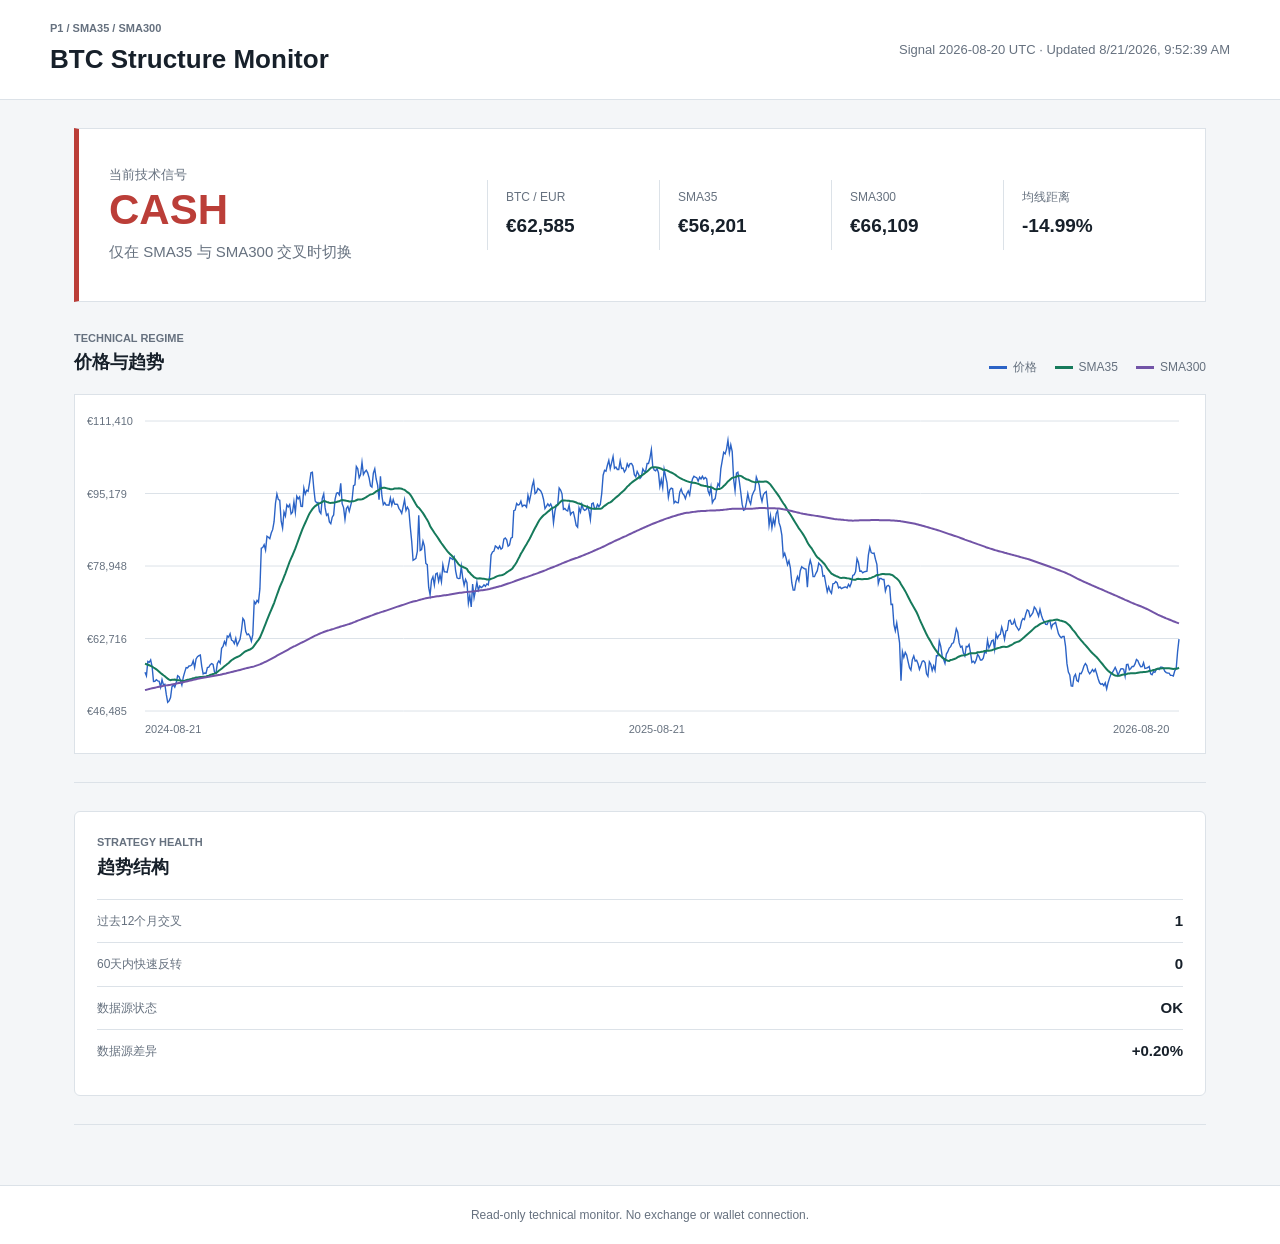
==== site/index.html @ 09c0e515 "feat: add BTC technical monitor" ====
<!doctype html>
<html lang="zh-CN">
<head>
  <meta charset="utf-8">
  <meta name="viewport" content="width=device-width, initial-scale=1">
  <meta name="color-scheme" content="light">
  <title>BTC Structure Monitor</title>
  <link rel="stylesheet" href="assets/styles.css">
</head>
<body>
  <header class="topbar">
    <div><p class="eyebrow">P1 / SMA35 / SMA300</p><h1>BTC Structure Monitor</h1></div>
    <div class="freshness" id="freshness">Loading data...</div>
  </header>
  <main>
    <section class="signal-band" id="signal-band">
      <div>
        <p class="label">当前技术信号</p><div class="signal" id="signal">--</div>
        <p class="signal-copy" id="signal-copy">等待完整 UTC 日线数据</p>
      </div>
      <dl class="signal-metrics">
        <div><dt>BTC / EUR</dt><dd id="price">--</dd></div>
        <div><dt>SMA35</dt><dd id="short-sma">--</dd></div>
        <div><dt>SMA300</dt><dd id="long-sma">--</dd></div>
        <div><dt>均线距离</dt><dd id="gap">--</dd></div>
      </dl>
    </section>
    <section class="chart-section">
      <div class="section-heading">
        <div><p class="eyebrow">Technical regime</p><h2>价格与趋势</h2></div>
        <div class="legend"><span>价格</span><span class="short-key">SMA35</span><span class="long-key">SMA300</span></div>
      </div>
      <div class="chart-wrap"><canvas id="trend-chart" aria-label="BTC EUR price and moving averages"></canvas></div>
    </section>
    <section class="status-grid single">
      <article class="panel">
        <p class="eyebrow">Strategy health</p><h2>趋势结构</h2>
        <dl class="rows">
          <div><dt>过去12个月交叉</dt><dd id="cross-count">--</dd></div>
          <div><dt>60天内快速反转</dt><dd id="rapid-count">--</dd></div>
          <div><dt>数据源状态</dt><dd id="data-health">--</dd></div>
          <div><dt>数据源差异</dt><dd id="divergence">--</dd></div>
        </dl>
      </article>
    </section>
  </main>
  <footer>Read-only technical monitor. No exchange or wallet connection.</footer>
  <script src="assets/app.js"></script>
</body>
</html>
---- site/assets/styles.css ----
:root {
  --ink: #17202a; --muted: #66717f; --line: #dce2e8; --surface: #fff; --page: #f4f6f8;
  --green: #167a5b; --red: #bb3e38; --blue: #2b63c6; --purple: #7254a7;
}
* { box-sizing: border-box; }
body { margin: 0; background: var(--page); color: var(--ink); font: 15px/1.5 -apple-system, BlinkMacSystemFont, "Segoe UI", sans-serif; letter-spacing: 0; }
.topbar { min-height: 96px; padding: 20px max(24px, calc((100vw - 1180px) / 2)); background: var(--surface); border-bottom: 1px solid var(--line); display: flex; align-items: center; justify-content: space-between; gap: 24px; }
h1, h2, p { margin-top: 0; } h1 { margin-bottom: 0; font-size: 26px; font-weight: 680; letter-spacing: 0; } h2 { margin-bottom: 0; font-size: 18px; letter-spacing: 0; }
.eyebrow { margin-bottom: 3px; color: var(--muted); font-size: 11px; font-weight: 700; text-transform: uppercase; }
.freshness { color: var(--muted); font-size: 13px; text-align: right; }
main { max-width: 1180px; margin: 0 auto; padding: 28px 24px 60px; }
.signal-band { min-height: 174px; padding: 26px 30px; border: 1px solid var(--line); border-left: 5px solid var(--green); background: var(--surface); display: grid; grid-template-columns: minmax(220px, 1fr) minmax(480px, 2fr); gap: 34px; align-items: center; }
.signal-band.cash { border-left-color: var(--red); } .label { margin-bottom: 2px; color: var(--muted); font-size: 13px; }
.signal { font-size: 42px; font-weight: 740; line-height: 1.1; color: var(--green); } .cash .signal { color: var(--red); }
.signal-copy { margin: 8px 0 0; color: var(--muted); }
.signal-metrics { display: grid; grid-template-columns: repeat(4, minmax(0, 1fr)); margin: 0; }
.signal-metrics div { min-height: 70px; padding: 8px 18px; border-left: 1px solid var(--line); }
dt { color: var(--muted); font-size: 12px; } dd { margin: 6px 0 0; font-size: 19px; font-weight: 650; font-variant-numeric: tabular-nums; }
.chart-section { padding: 28px 0; border-bottom: 1px solid var(--line); }
.section-heading { margin-bottom: 18px; display: flex; align-items: end; justify-content: space-between; gap: 20px; }
.legend { display: flex; gap: 18px; color: var(--muted); font-size: 12px; }
.legend span::before { content: ""; width: 18px; height: 3px; margin-right: 6px; display: inline-block; vertical-align: middle; background: var(--blue); }
.legend .short-key::before { background: var(--green); } .legend .long-key::before { background: var(--purple); }
.chart-wrap { height: 360px; width: 100%; background: var(--surface); border: 1px solid var(--line); padding: 12px; }
#trend-chart { width: 100%; height: 100%; display: block; }
.status-grid { display: grid; grid-template-columns: 1fr 1fr; gap: 20px; padding: 28px 0; border-bottom: 1px solid var(--line); }
.status-grid.single { grid-template-columns: 1fr; }
.panel { min-height: 230px; padding: 22px; background: var(--surface); border: 1px solid var(--line); border-radius: 6px; }
.rows { margin: 18px 0 0; } .rows div { padding: 10px 0; border-top: 1px solid var(--line); display: flex; align-items: center; justify-content: space-between; gap: 16px; }
.rows dd { margin: 0; font-size: 15px; }
footer { padding: 20px 24px; border-top: 1px solid var(--line); color: var(--muted); text-align: center; font-size: 12px; background: var(--surface); }
@media (max-width: 900px) { .signal-band { grid-template-columns: 1fr; } .signal-metrics { grid-template-columns: repeat(2, 1fr); } .signal-metrics div:nth-child(odd) { border-left: 0; } }
@media (max-width: 620px) { .topbar { align-items: stretch; flex-direction: column; gap: 10px; } h1 { font-size: 21px; } .freshness { text-align: left; } main { padding: 18px 14px 42px; } .signal-band { padding: 22px 18px; } .signal { font-size: 34px; } .signal-metrics div { padding: 10px 8px; } dd { font-size: 16px; } .chart-wrap { height: 280px; } .status-grid { grid-template-columns: 1fr; } .legend { display: none; } }
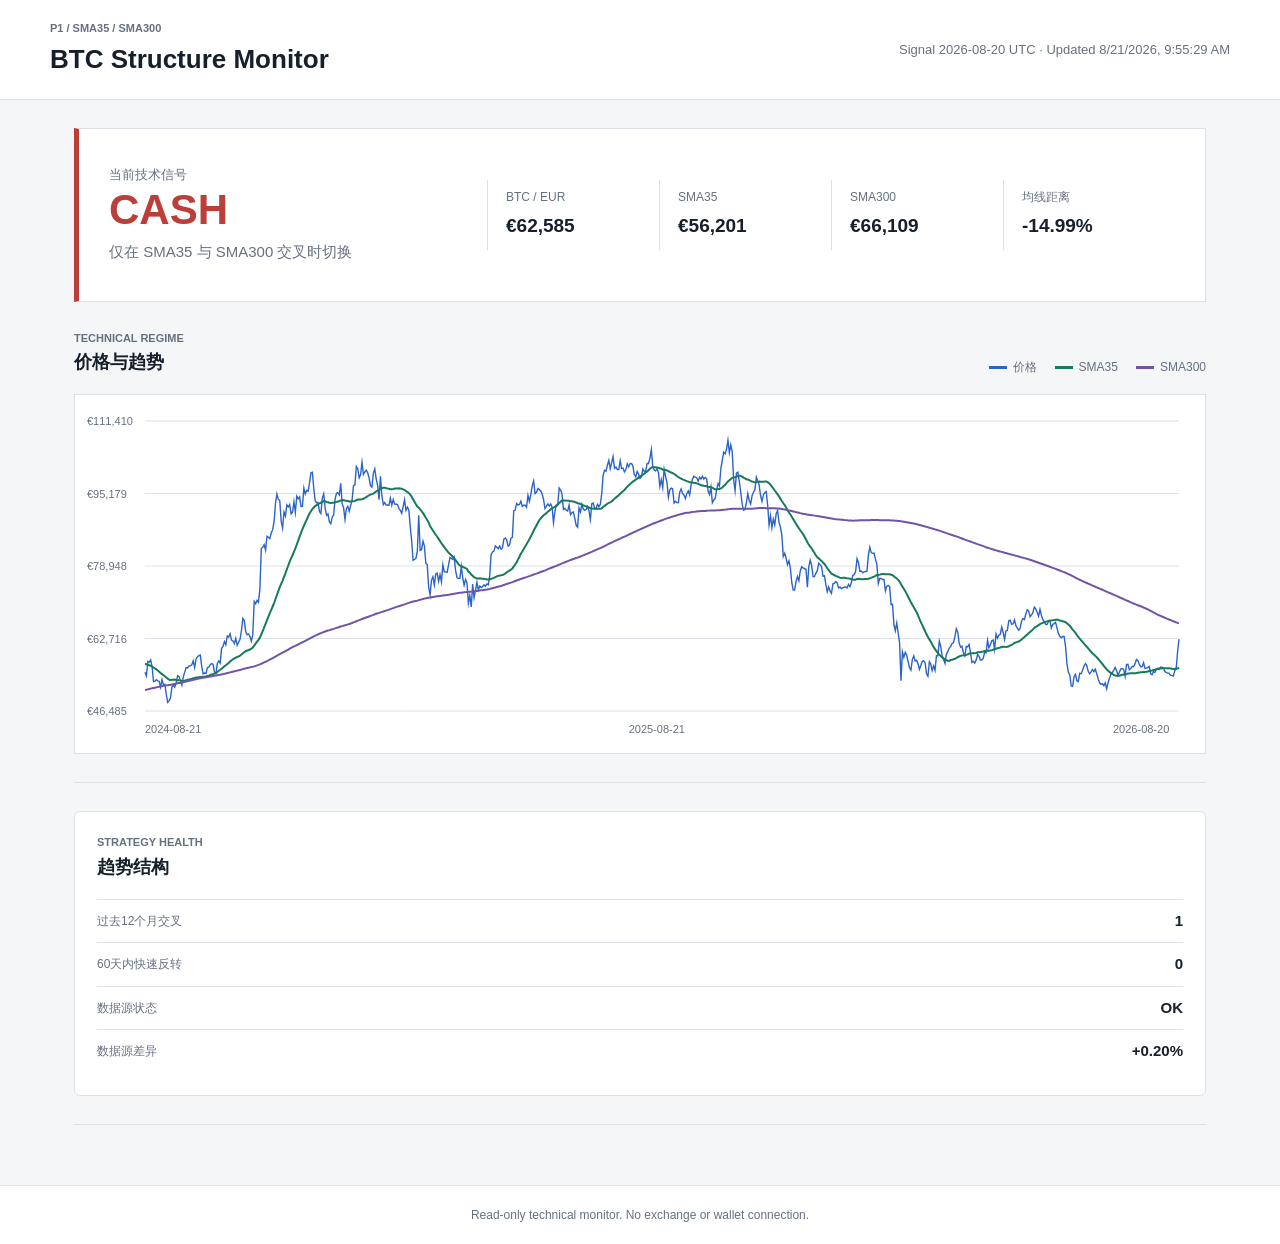
==== commit 782456bf: "fix: bust retired dashboard asset cache" ====
--- a/site/index.html
+++ b/site/index.html
@@ -5,7 +5,7 @@
   <meta name="viewport" content="width=device-width, initial-scale=1">
   <meta name="color-scheme" content="light">
   <title>BTC Structure Monitor</title>
-  <link rel="stylesheet" href="assets/styles.css">
+  <link rel="stylesheet" href="assets/monitor.css">
 </head>
 <body>
   <header class="topbar">
@@ -45,6 +45,6 @@
     </section>
   </main>
   <footer>Read-only technical monitor. No exchange or wallet connection.</footer>
-  <script src="assets/app.js"></script>
+  <script src="assets/monitor.js"></script>
 </body>
 </html>
--- a/site/assets/monitor.css
+++ b/site/assets/monitor.css
@@ -0,0 +1,33 @@
+:root {
+  --ink: #17202a; --muted: #66717f; --line: #dce2e8; --surface: #fff; --page: #f4f6f8;
+  --green: #167a5b; --red: #bb3e38; --blue: #2b63c6; --purple: #7254a7;
+}
+* { box-sizing: border-box; }
+body { margin: 0; background: var(--page); color: var(--ink); font: 15px/1.5 -apple-system, BlinkMacSystemFont, "Segoe UI", sans-serif; letter-spacing: 0; }
+.topbar { min-height: 96px; padding: 20px max(24px, calc((100vw - 1180px) / 2)); background: var(--surface); border-bottom: 1px solid var(--line); display: flex; align-items: center; justify-content: space-between; gap: 24px; }
+h1, h2, p { margin-top: 0; } h1 { margin-bottom: 0; font-size: 26px; font-weight: 680; letter-spacing: 0; } h2 { margin-bottom: 0; font-size: 18px; letter-spacing: 0; }
+.eyebrow { margin-bottom: 3px; color: var(--muted); font-size: 11px; font-weight: 700; text-transform: uppercase; }
+.freshness { color: var(--muted); font-size: 13px; text-align: right; }
+main { max-width: 1180px; margin: 0 auto; padding: 28px 24px 60px; }
+.signal-band { min-height: 174px; padding: 26px 30px; border: 1px solid var(--line); border-left: 5px solid var(--green); background: var(--surface); display: grid; grid-template-columns: minmax(220px, 1fr) minmax(480px, 2fr); gap: 34px; align-items: center; }
+.signal-band.cash { border-left-color: var(--red); } .label { margin-bottom: 2px; color: var(--muted); font-size: 13px; }
+.signal { font-size: 42px; font-weight: 740; line-height: 1.1; color: var(--green); } .cash .signal { color: var(--red); }
+.signal-copy { margin: 8px 0 0; color: var(--muted); }
+.signal-metrics { display: grid; grid-template-columns: repeat(4, minmax(0, 1fr)); margin: 0; }
+.signal-metrics div { min-height: 70px; padding: 8px 18px; border-left: 1px solid var(--line); }
+dt { color: var(--muted); font-size: 12px; } dd { margin: 6px 0 0; font-size: 19px; font-weight: 650; font-variant-numeric: tabular-nums; }
+.chart-section { padding: 28px 0; border-bottom: 1px solid var(--line); }
+.section-heading { margin-bottom: 18px; display: flex; align-items: end; justify-content: space-between; gap: 20px; }
+.legend { display: flex; gap: 18px; color: var(--muted); font-size: 12px; }
+.legend span::before { content: ""; width: 18px; height: 3px; margin-right: 6px; display: inline-block; vertical-align: middle; background: var(--blue); }
+.legend .short-key::before { background: var(--green); } .legend .long-key::before { background: var(--purple); }
+.chart-wrap { height: 360px; width: 100%; background: var(--surface); border: 1px solid var(--line); padding: 12px; }
+#trend-chart { width: 100%; height: 100%; display: block; }
+.status-grid { display: grid; grid-template-columns: 1fr 1fr; gap: 20px; padding: 28px 0; border-bottom: 1px solid var(--line); }
+.status-grid.single { grid-template-columns: 1fr; }
+.panel { min-height: 230px; padding: 22px; background: var(--surface); border: 1px solid var(--line); border-radius: 6px; }
+.rows { margin: 18px 0 0; } .rows div { padding: 10px 0; border-top: 1px solid var(--line); display: flex; align-items: center; justify-content: space-between; gap: 16px; }
+.rows dd { margin: 0; font-size: 15px; }
+footer { padding: 20px 24px; border-top: 1px solid var(--line); color: var(--muted); text-align: center; font-size: 12px; background: var(--surface); }
+@media (max-width: 900px) { .signal-band { grid-template-columns: 1fr; } .signal-metrics { grid-template-columns: repeat(2, 1fr); } .signal-metrics div:nth-child(odd) { border-left: 0; } }
+@media (max-width: 620px) { .topbar { align-items: stretch; flex-direction: column; gap: 10px; } h1 { font-size: 21px; } .freshness { text-align: left; } main { padding: 18px 14px 42px; } .signal-band { padding: 22px 18px; } .signal { font-size: 34px; } .signal-metrics div { padding: 10px 8px; } dd { font-size: 16px; } .chart-wrap { height: 280px; } .status-grid { grid-template-columns: 1fr; } .legend { display: none; } }
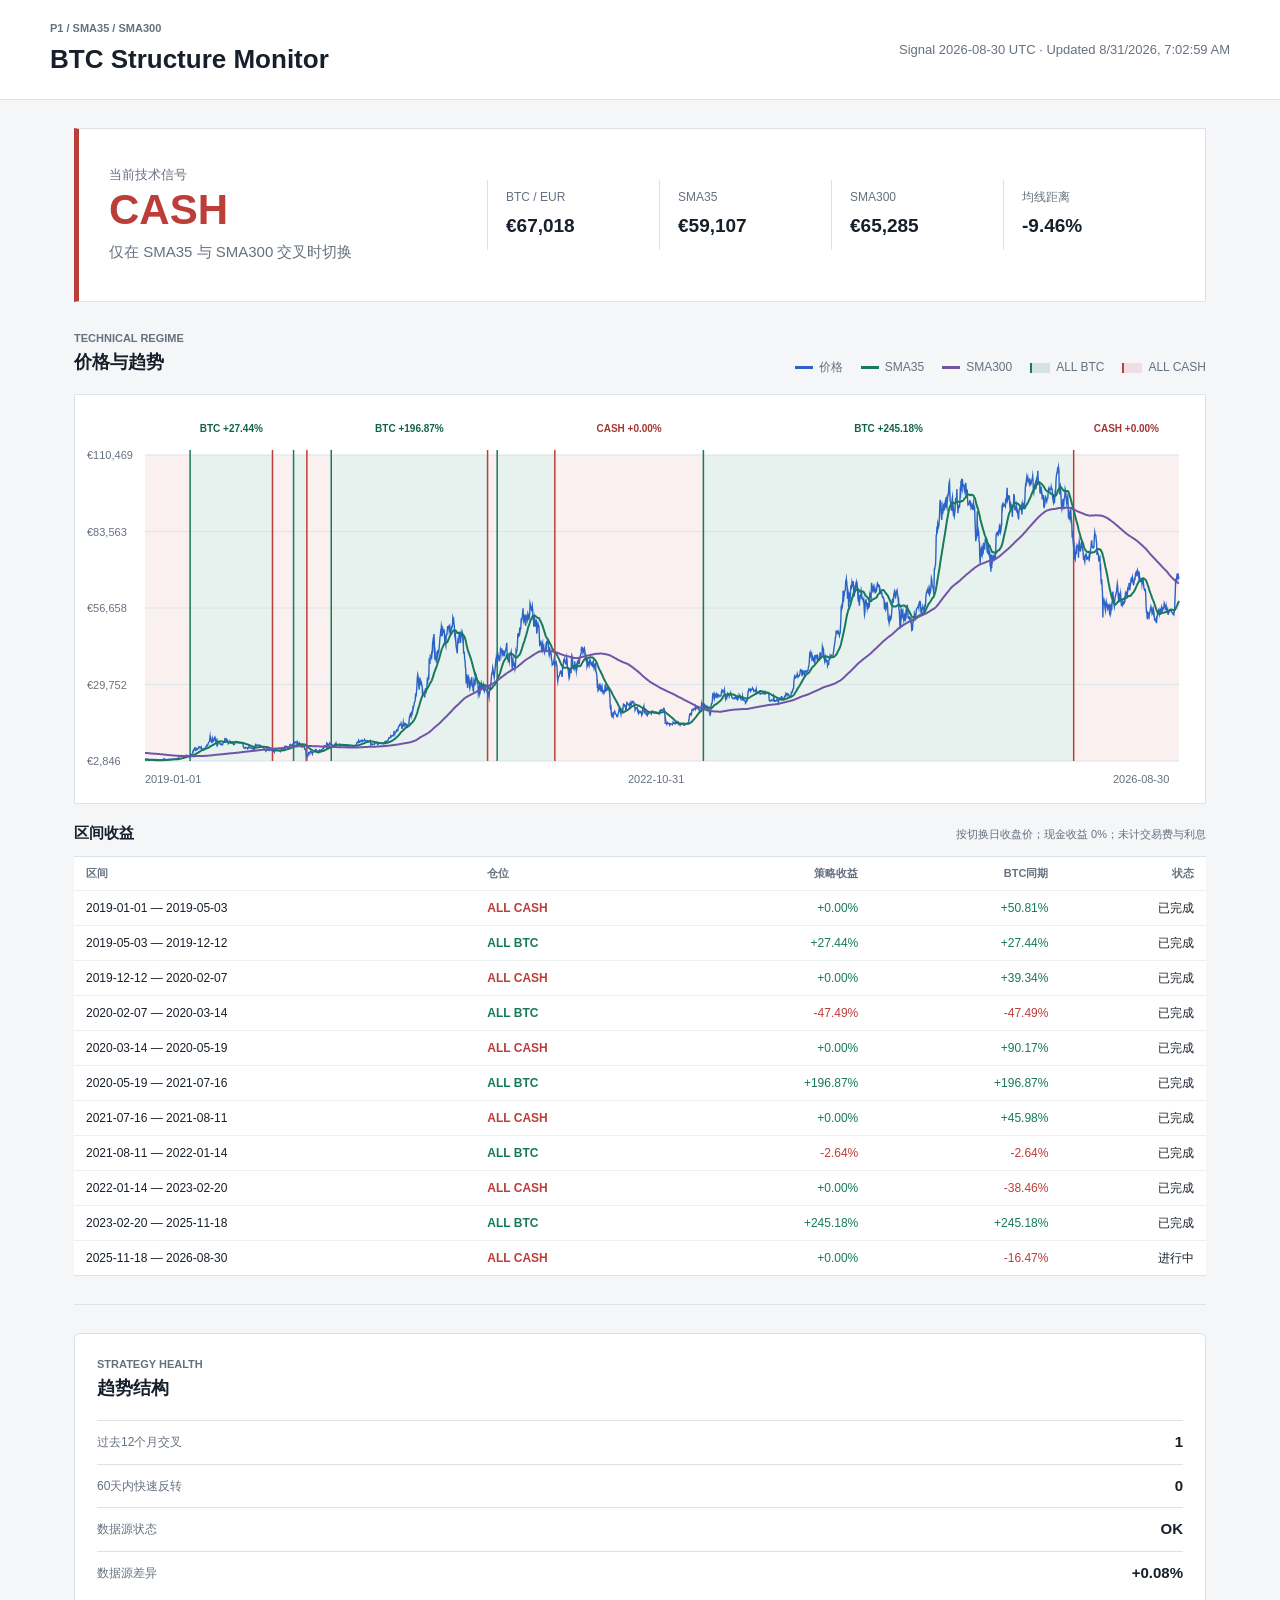
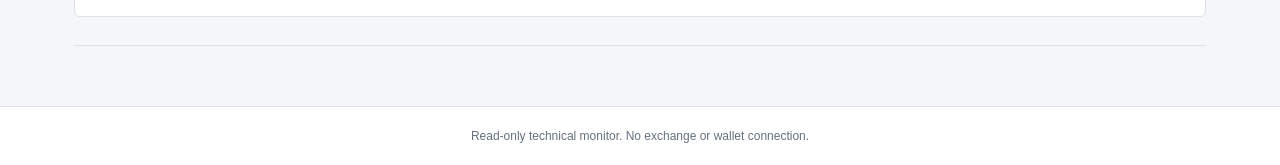
==== commit 7d600151: "feat: show strategy intervals and returns" ====
--- a/site/index.html
+++ b/site/index.html
@@ -28,9 +28,24 @@
     <section class="chart-section">
       <div class="section-heading">
         <div><p class="eyebrow">Technical regime</p><h2>价格与趋势</h2></div>
-        <div class="legend"><span>价格</span><span class="short-key">SMA35</span><span class="long-key">SMA300</span></div>
+        <div class="legend"><span>价格</span><span class="short-key">SMA35</span><span class="long-key">SMA300</span><span class="btc-zone-key">ALL BTC</span><span class="cash-zone-key">ALL CASH</span></div>
       </div>
-      <div class="chart-wrap"><canvas id="trend-chart" aria-label="BTC EUR price and moving averages"></canvas></div>
+      <div class="chart-wrap">
+        <canvas id="trend-chart" aria-label="BTC EUR price, moving averages and position intervals"></canvas>
+        <div class="chart-tooltip" id="chart-tooltip" hidden>
+          <strong id="tooltip-title">--</strong><span id="tooltip-dates">--</span>
+          <dl><div><dt>策略收益</dt><dd id="tooltip-strategy">--</dd></div><div><dt>BTC同期</dt><dd id="tooltip-btc">--</dd></div></dl>
+        </div>
+      </div>
+      <div class="period-results">
+        <div class="period-results-heading"><h2>区间收益</h2><span>按切换日收盘价；现金收益 0%；未计交易费与利息</span></div>
+        <div class="period-table-wrap">
+          <table>
+            <thead><tr><th>区间</th><th>仓位</th><th>策略收益</th><th>BTC同期</th><th>状态</th></tr></thead>
+            <tbody id="period-body"></tbody>
+          </table>
+        </div>
+      </div>
     </section>
     <section class="status-grid single">
       <article class="panel">
--- a/site/assets/monitor.css
+++ b/site/assets/monitor.css
@@ -21,8 +21,26 @@
 .legend { display: flex; gap: 18px; color: var(--muted); font-size: 12px; }
 .legend span::before { content: ""; width: 18px; height: 3px; margin-right: 6px; display: inline-block; vertical-align: middle; background: var(--blue); }
 .legend .short-key::before { background: var(--green); } .legend .long-key::before { background: var(--purple); }
-.chart-wrap { height: 360px; width: 100%; background: var(--surface); border: 1px solid var(--line); padding: 12px; }
-#trend-chart { width: 100%; height: 100%; display: block; }
+.legend .btc-zone-key::before, .legend .cash-zone-key::before { height: 10px; border-left: 2px solid; }
+.legend .btc-zone-key::before { border-color: var(--green); background: rgba(22, 122, 91, 0.14); }
+.legend .cash-zone-key::before { border-color: var(--red); background: rgba(187, 62, 56, 0.12); }
+.chart-wrap { position: relative; height: 410px; width: 100%; background: var(--surface); border: 1px solid var(--line); padding: 12px; }
+#trend-chart { width: 100%; height: 100%; display: block; cursor: crosshair; }
+.chart-tooltip { position: absolute; z-index: 2; min-width: 218px; padding: 11px 13px; border: 1px solid #cbd3dc; border-radius: 4px; background: rgba(255, 255, 255, 0.97); box-shadow: 0 4px 14px rgba(23, 32, 42, 0.12); pointer-events: none; }
+.chart-tooltip strong { display: block; font-size: 12px; } .chart-tooltip > span { color: var(--muted); font-size: 11px; }
+.chart-tooltip dl { display: grid; grid-template-columns: 1fr 1fr; gap: 16px; margin: 8px 0 0; }
+.chart-tooltip dd { margin-top: 2px; font-size: 14px; }
+.period-results { margin-top: 18px; }
+.period-results-heading { min-height: 34px; display: flex; align-items: baseline; justify-content: space-between; gap: 16px; }
+.period-results-heading h2 { font-size: 15px; } .period-results-heading span { color: var(--muted); font-size: 11px; }
+.period-table-wrap { overflow-x: auto; border-top: 1px solid var(--line); border-bottom: 1px solid var(--line); background: var(--surface); }
+table { width: 100%; min-width: 720px; border-collapse: collapse; font-size: 12px; font-variant-numeric: tabular-nums; }
+th, td { padding: 8px 12px; border-bottom: 1px solid #edf0f3; text-align: right; white-space: nowrap; }
+th:first-child, td:first-child, th:nth-child(2), td:nth-child(2) { text-align: left; }
+thead th { color: var(--muted); font-size: 11px; font-weight: 600; }
+tbody tr:last-child th, tbody tr:last-child td { border-bottom: 0; }
+.state-btc { color: var(--green); } .state-cash { color: var(--red); }
+.positive { color: var(--green); } .negative { color: var(--red); }
 .status-grid { display: grid; grid-template-columns: 1fr 1fr; gap: 20px; padding: 28px 0; border-bottom: 1px solid var(--line); }
 .status-grid.single { grid-template-columns: 1fr; }
 .panel { min-height: 230px; padding: 22px; background: var(--surface); border: 1px solid var(--line); border-radius: 6px; }
@@ -30,4 +48,4 @@
 .rows dd { margin: 0; font-size: 15px; }
 footer { padding: 20px 24px; border-top: 1px solid var(--line); color: var(--muted); text-align: center; font-size: 12px; background: var(--surface); }
 @media (max-width: 900px) { .signal-band { grid-template-columns: 1fr; } .signal-metrics { grid-template-columns: repeat(2, 1fr); } .signal-metrics div:nth-child(odd) { border-left: 0; } }
-@media (max-width: 620px) { .topbar { align-items: stretch; flex-direction: column; gap: 10px; } h1 { font-size: 21px; } .freshness { text-align: left; } main { padding: 18px 14px 42px; } .signal-band { padding: 22px 18px; } .signal { font-size: 34px; } .signal-metrics div { padding: 10px 8px; } dd { font-size: 16px; } .chart-wrap { height: 280px; } .status-grid { grid-template-columns: 1fr; } .legend { display: none; } }
+@media (max-width: 620px) { .topbar { align-items: stretch; flex-direction: column; gap: 10px; } h1 { font-size: 21px; } .freshness { text-align: left; } main { padding: 18px 14px 42px; } .signal-band { padding: 22px 18px; } .signal { font-size: 34px; } .signal-metrics div { padding: 10px 8px; } dd { font-size: 16px; } .chart-wrap { height: 320px; } .status-grid { grid-template-columns: 1fr; } .legend { display: none; } .period-results-heading { align-items: flex-start; flex-direction: column; gap: 2px; } }
